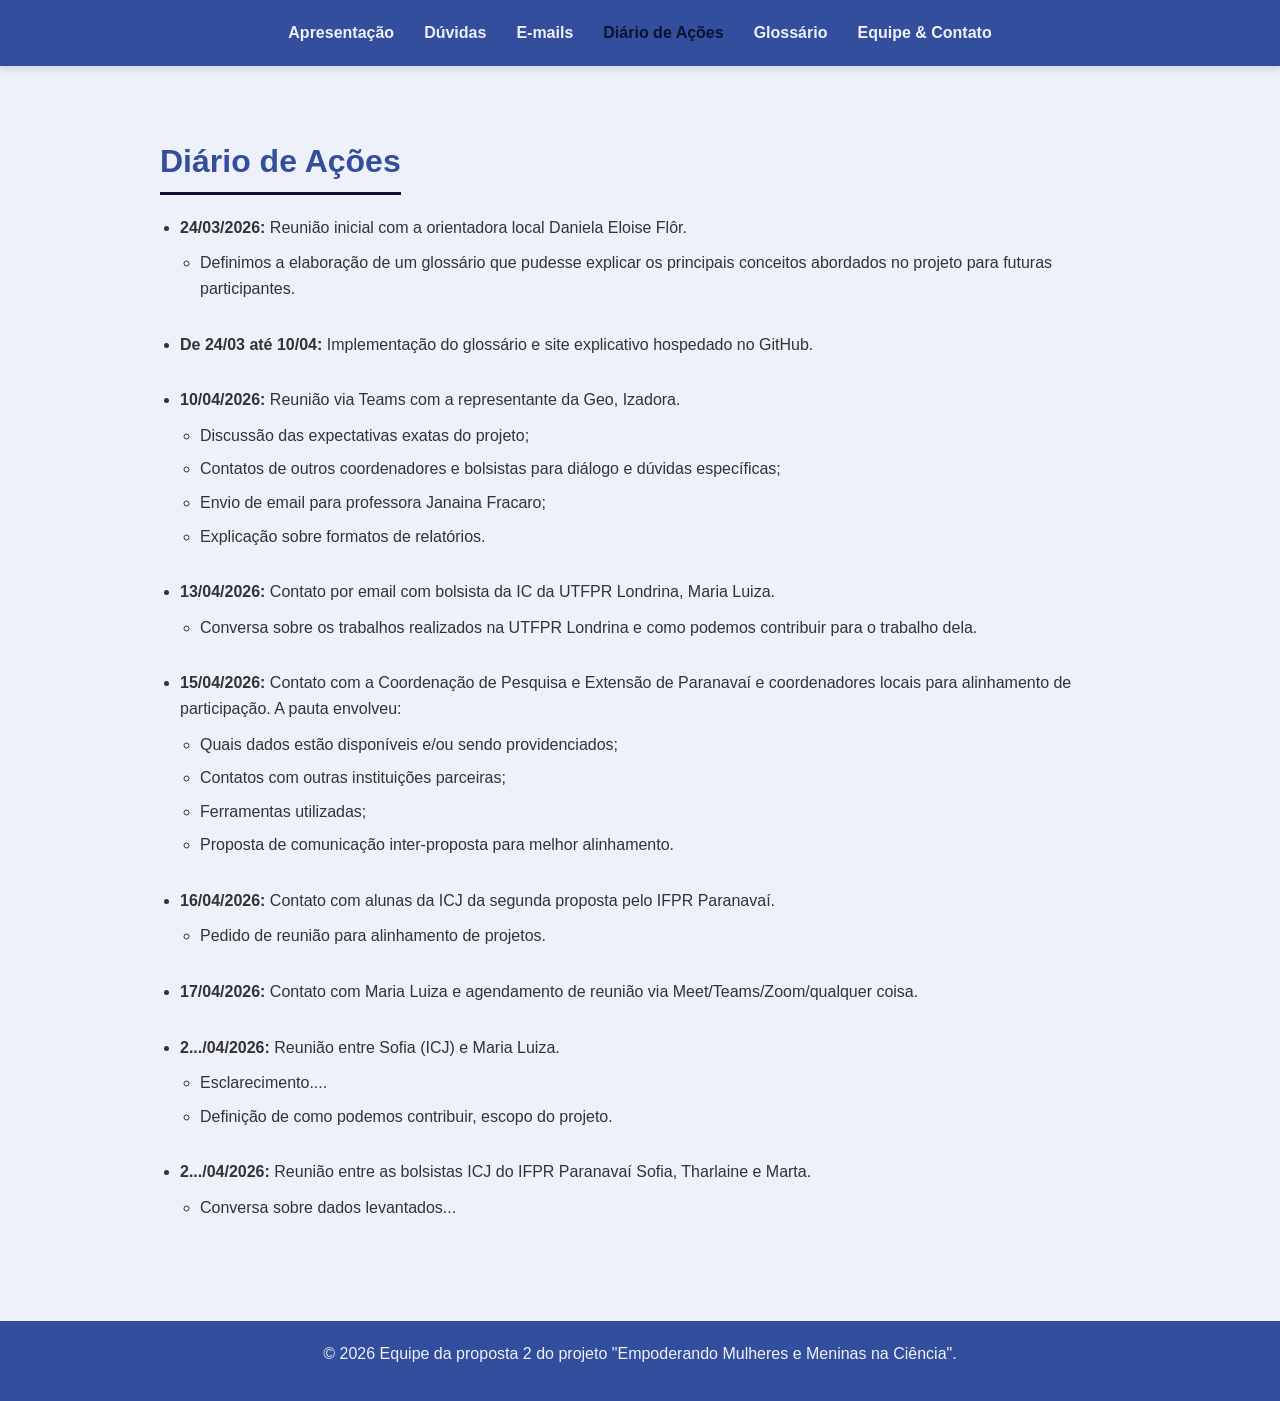
==== diario.html @ b11a2adb "Estilo e html iniciais" ====
<!DOCTYPE html>
<html>
<head>
    <meta charset="UTF-8">
    <meta name="viewport" content="width=device-width, initial-scale=1.0">
    <title>Diário</title>
    <link rel="stylesheet" href="style.css">
</head>
<body>
    <header>
        <nav>
            <a href="index.html">Apresentação</a>
            <a href="duvidas.html">Dúvidas</a>
            <a href="emails.html">E-mails</a>
            <a href="diario.html" class="ativo">Diário de Ações</a>
            <a href="glossario.html">Glossário</a>
            <a href="equipe.html">Equipe & Contato</a>
        </nav>
    </header>

    <main>
        <h1>Diário de Ações</h1>
        <ul>
            <li><strong>24/03/2026:</strong> Reunião inicial com a orientadora local Daniela Eloise Flôr.
                <ul>
                    <li>Definimos a elaboração de um glossário que pudesse explicar os principais conceitos abordados no projeto para futuras participantes.</li>
                </ul>
            </li>
            
            <li><strong>De 24/03 até 10/04:</strong> Implementação do glossário e site explicativo hospedado no GitHub.</li>
            
            <li><strong>10/04/2026:</strong> Reunião via Teams com a representante da Geo, Izadora.
                <ul>
                    <li>Discussão das expectativas exatas do projeto;</li>
                    <li>Contatos de outros coordenadores e bolsistas para diálogo e dúvidas específicas;</li>
                    <li>Envio de email para professora Janaina Fracaro;</li>
                    <li>Explicação sobre formatos de relatórios.</li>
                </ul>
            </li>
            
            <li><strong>13/04/2026:</strong> Contato por email com bolsista da IC da UTFPR Londrina, Maria Luiza.
                <ul>
                    <li>Conversa sobre os trabalhos realizados na UTFPR Londrina e como podemos contribuir para o trabalho dela.</li>
                </ul>
            </li>
            
            <li><strong>15/04/2026:</strong> Contato com a Coordenação de Pesquisa e Extensão de Paranavaí e coordenadores locais para alinhamento de participação. A pauta envolveu:
                <ul>
                    <li>Quais dados estão disponíveis e/ou sendo providenciados;</li>
                    <li>Contatos com outras instituições parceiras;</li>
                    <li>Ferramentas utilizadas;</li>
                    <li>Proposta de comunicação inter-proposta para melhor alinhamento.</li>
                </ul>
            </li>
            
            <li><strong>16/04/2026:</strong> Contato com alunas da ICJ da segunda proposta pelo IFPR Paranavaí.
                <ul>
                    <li>Pedido de reunião para alinhamento de projetos.</li>
                </ul>
            </li>
            
            <li><strong>17/04/2026:</strong> Contato com Maria Luiza e agendamento de reunião via Meet/Teams/Zoom/qualquer coisa.</li>
            
            <li><strong>2.../04/2026:</strong> Reunião entre Sofia (ICJ) e Maria Luiza.
                <ul>
                    <li>Esclarecimento....</li>
                    <li>Definição de como podemos contribuir, escopo do projeto.</li>
                </ul>
            </li>
            
            <li><strong>2.../04/2026:</strong> Reunião entre as bolsistas ICJ do IFPR Paranavaí Sofia, Tharlaine e Marta.
                <ul>
                    <li>Conversa sobre dados levantados...</li>
                </ul>
            </li>
        </ul>
    </main>
    
    <footer>
        <p>&copy; 2026 Equipe da proposta 2 do projeto "Empoderando Mulheres e Meninas na Ciência".</p>
    </footer>
</body>
</html>
---- style.css ----
/* Paleta de Cores Geo biogás & carbon */
:root {
    --bio-green: #09132f; 
    --tema-azul: #334E9D; 
    --light-bg: #eef0fa; 
    --text-color: #333333;
}

* {
    margin: 0;
    padding: 0;
    box-sizing: border-box;
    font-family: 'Segoe UI', Tahoma, Geneva, Verdana, sans-serif;
}

body {
    background-color: var(--light-bg);
    color: var(--text-color);
    line-height: 1.6;
    display: flex;
    flex-direction: column;
    min-height: 100vh;
}

/* Barra de Navegação */
header {
    background-color: var(--tema-azul);
    width: 100%;
    box-shadow: 0 4px 6px rgba(0,0,0,0.1);
}

nav {
    display: flex;
    justify-content: center;
    padding: 15px 0;
    flex-wrap: wrap;
}

nav a {
    color: var(--light-bg);
    text-decoration: none;
    margin: 5px 15px;
    font-weight: 600;
    transition: color 0.3s ease;
}

nav a:hover, nav a.ativo {
    color: var(--bio-green);
}

/* Estrutura Principal */
main {
    flex: 1;
    padding: 40px 20px;
    max-width: 1000px;
    width: 100%;
    margin: 0 auto;
    background-color: var(--light-bg);
    margin-top: 30px;
    margin-bottom: 30px;
}

h1, h2 {
    color: var(--tema-azul);
    margin-bottom: 20px;
    border-bottom: 3px solid var(--bio-green);
    display: inline-block;
    padding-bottom: 5px;
}

h3, h4 {
    color: var(--tema-azul);
    margin-top: 15px;
}

p, ul, li {
    margin-bottom: 15px;
}

ul {
    padding-left: 20px;
}

/* Cards para organizar conteúdo */
.card {
    margin-bottom: 20px;
}

.glossary-term {
    font-weight: bold;
    color: var(--tema-azul);
}

/* Rodapé */
footer {
    background-color: var(--tema-azul);
    color: var(--light-bg);
    text-align: center;
    padding: 20px 0;
    margin-top: auto;
}

/* Espaçamento principal entre as datas (primeiro nível da lista) */
main ul > li {
    margin-bottom: 30px; 
}

/* Espaço entre a data e o começo da lista de ações */
main ul ul {
    margin-top: 10px; 
}

/* Espaçamento reduzido entre as ações dentro de uma mesma data */
main ul ul > li {
    margin-bottom: 8px; 
}

ol {
    padding-left: 40px; /* Empurra números (ol) para a direita */
}

/* Layout de duas colunas para a página de Equipe */
.equipe-colunas {
    display: grid;
    grid-template-columns: 1fr 1fr; /* Divide a tela em duas partes exatamente iguais */
    gap: 40px; /* Cria um respiro bem confortável entre a sua coluna e a da Daniela */
    margin-top: 20px;
    margin-bottom: 30px;
}

/* Ajuste nos espaçamentos internos para ficar elegante */
.membro-equipe h3 {
    margin-bottom: 5px; /* Deixa o nome mais próximo do cargo e descrição */
}

/* Regra de Ouro: Responsividade para Celulares */
@media (max-width: 768px) {
    .equipe-colunas {
        grid-template-columns: 1fr; /* Se a tela for pequena, fica uma pessoa embaixo da outra */
        gap: 25px;
    }
}
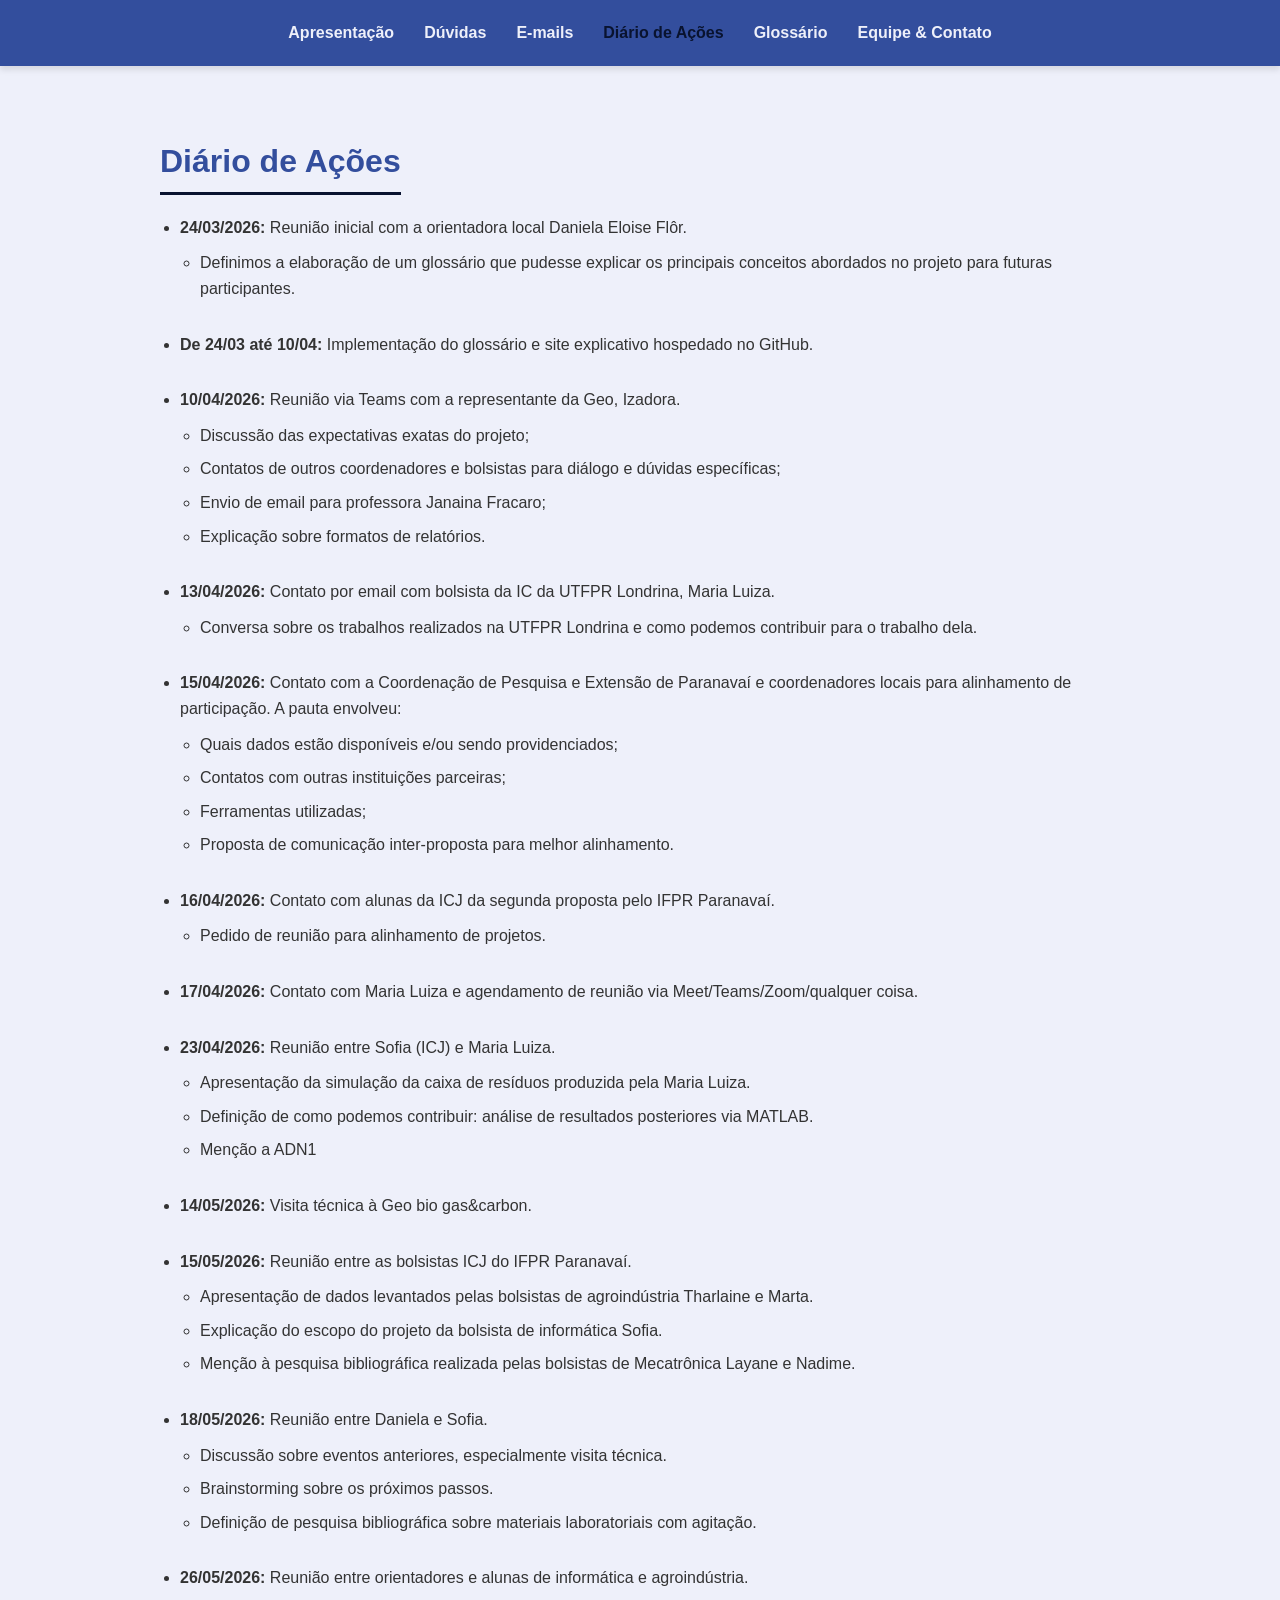
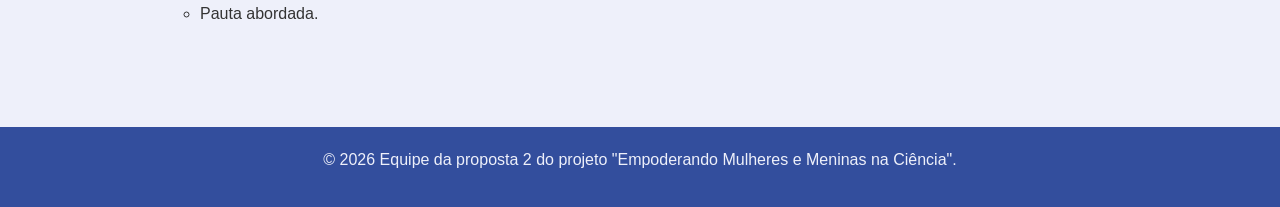
==== commit 723672a6: "Atualizacao do diario.html" ====
--- a/diario.html
+++ b/diario.html
@@ -61,16 +61,35 @@
             
             <li><strong>17/04/2026:</strong> Contato com Maria Luiza e agendamento de reunião via Meet/Teams/Zoom/qualquer coisa.</li>
             
-            <li><strong>2.../04/2026:</strong> Reunião entre Sofia (ICJ) e Maria Luiza.
+            <li><strong>23/04/2026:</strong> Reunião entre Sofia (ICJ) e Maria Luiza.
                 <ul>
-                    <li>Esclarecimento....</li>
-                    <li>Definição de como podemos contribuir, escopo do projeto.</li>
+                    <li>Apresentação da simulação da caixa de resíduos produzida pela Maria Luiza.</li>
+                    <li>Definição de como podemos contribuir: análise de resultados posteriores via MATLAB.</li>
+                    <li>Menção a ADN1</li>
                 </ul>
             </li>
+
+            <li><strong>14/05/2026:</strong> Visita técnica à Geo bio gas&carbon.</li>
             
-            <li><strong>2.../04/2026:</strong> Reunião entre as bolsistas ICJ do IFPR Paranavaí Sofia, Tharlaine e Marta.
+            <li><strong>15/05/2026:</strong> Reunião entre as bolsistas ICJ do IFPR Paranavaí.
                 <ul>
-                    <li>Conversa sobre dados levantados...</li>
+                    <li>Apresentação de dados levantados pelas bolsistas de agroindústria Tharlaine e Marta.</li>
+                    <li>Explicação do escopo do projeto da bolsista de informática Sofia.</li>
+                    <li>Menção à pesquisa bibliográfica realizada pelas bolsistas de Mecatrônica Layane e Nadime.</li>
+                </ul>
+            </li>
+
+            <li><strong>18/05/2026:</strong> Reunião entre Daniela e Sofia.
+                <ul>
+                    <li>Discussão sobre eventos anteriores, especialmente visita técnica.</li>
+                    <li>Brainstorming sobre os próximos passos.</li>
+                    <li>Definição de pesquisa bibliográfica sobre materiais laboratoriais com agitação.</li>
+                </ul>
+            </li>
+
+            <li><strong>26/05/2026:</strong> Reunião entre orientadores e alunas de informática e agroindústria.
+                <ul>
+                    <li>Pauta abordada.</li>
                 </ul>
             </li>
         </ul>
@@ -80,4 +99,4 @@
         <p>&copy; 2026 Equipe da proposta 2 do projeto "Empoderando Mulheres e Meninas na Ciência".</p>
     </footer>
 </body>
-</html>+</html>
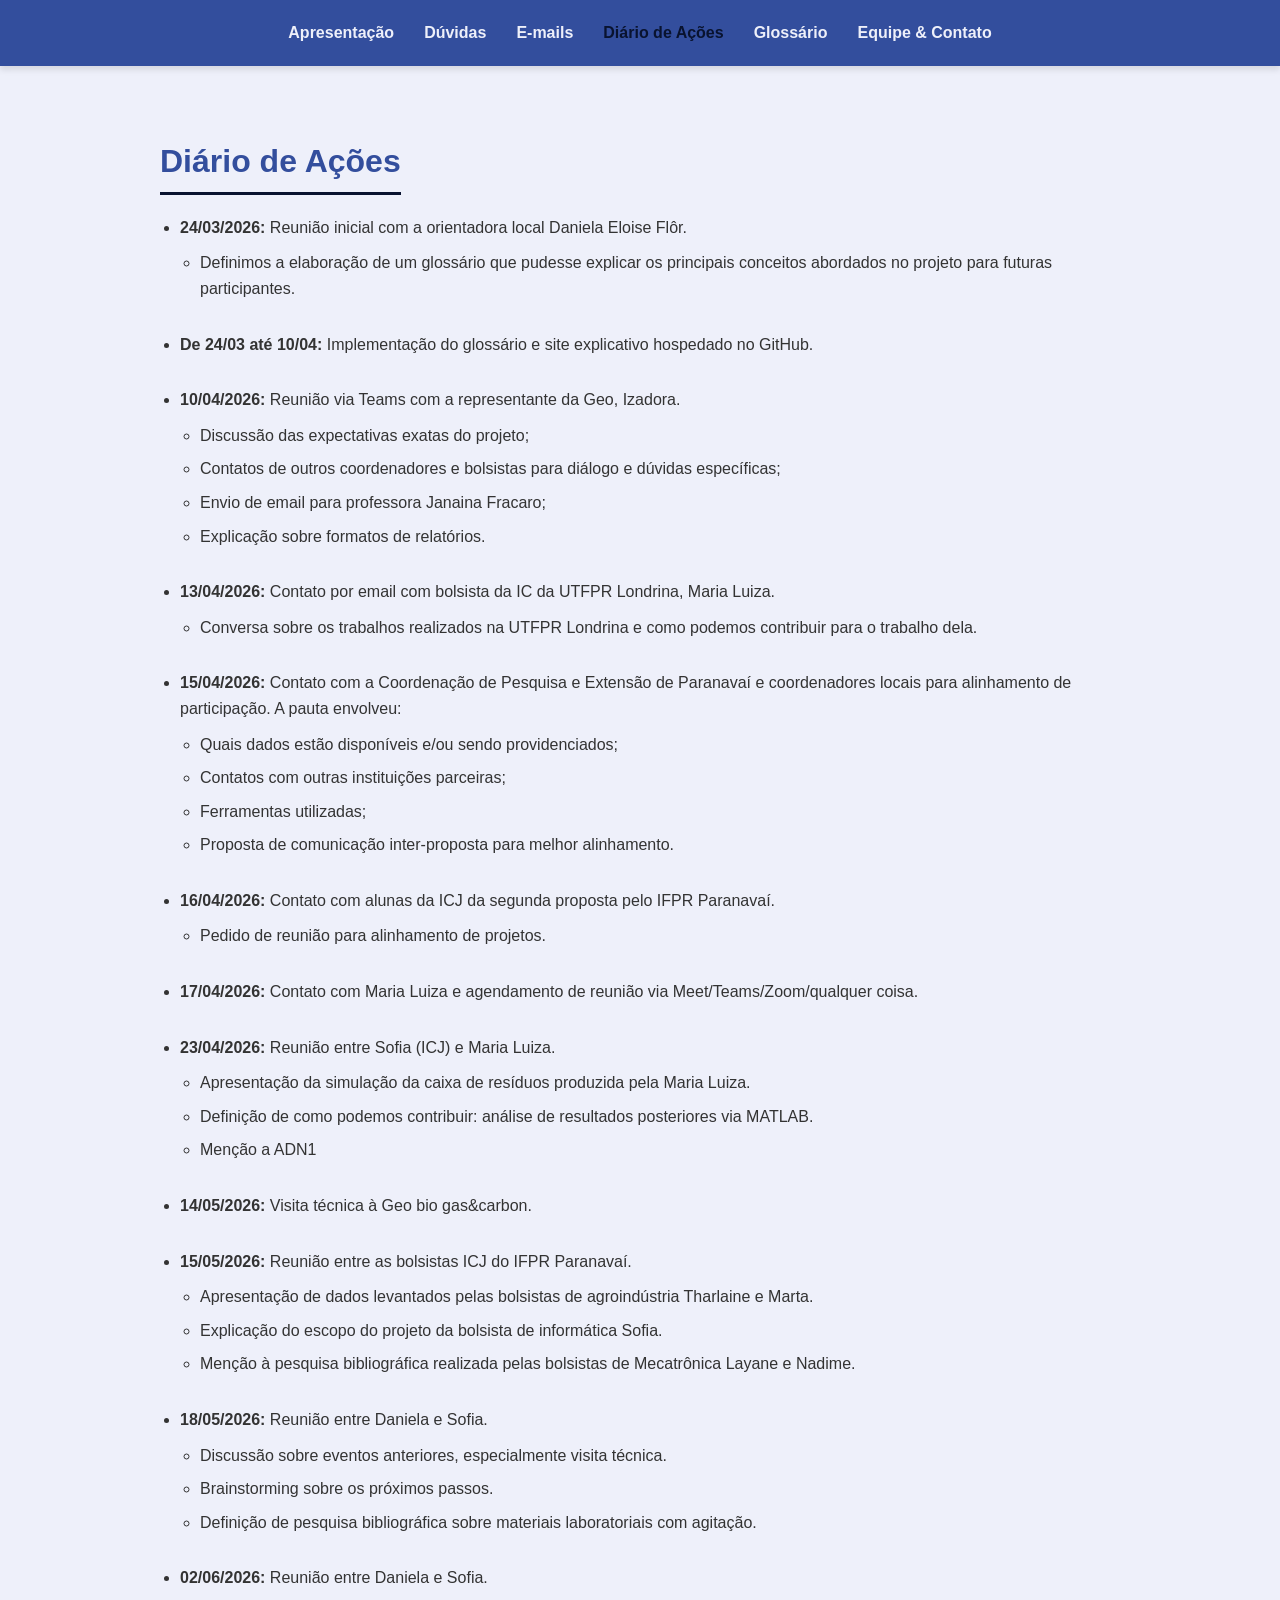
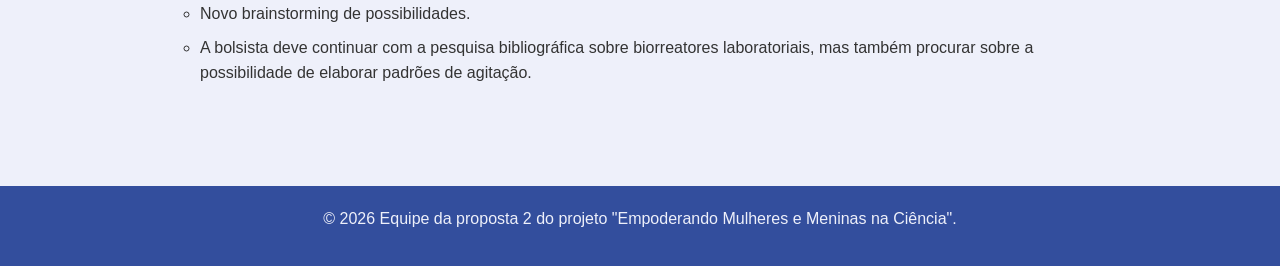
==== commit ebc5a8be: "Atualizacao diario.html reuniao02-06" ====
--- a/diario.html
+++ b/diario.html
@@ -87,9 +87,10 @@
                 </ul>
             </li>
 
-            <li><strong>26/05/2026:</strong> Reunião entre orientadores e alunas de informática e agroindústria.
+            <li><strong>02/06/2026:</strong> Reunião entre Daniela e Sofia.
                 <ul>
-                    <li>Pauta abordada.</li>
+                    <li>Novo brainstorming de possibilidades.</li>
+                    <li>A bolsista deve continuar com a pesquisa bibliográfica sobre biorreatores laboratoriais, mas também procurar sobre a possibilidade de elaborar padrões de agitação.</li>
                 </ul>
             </li>
         </ul>
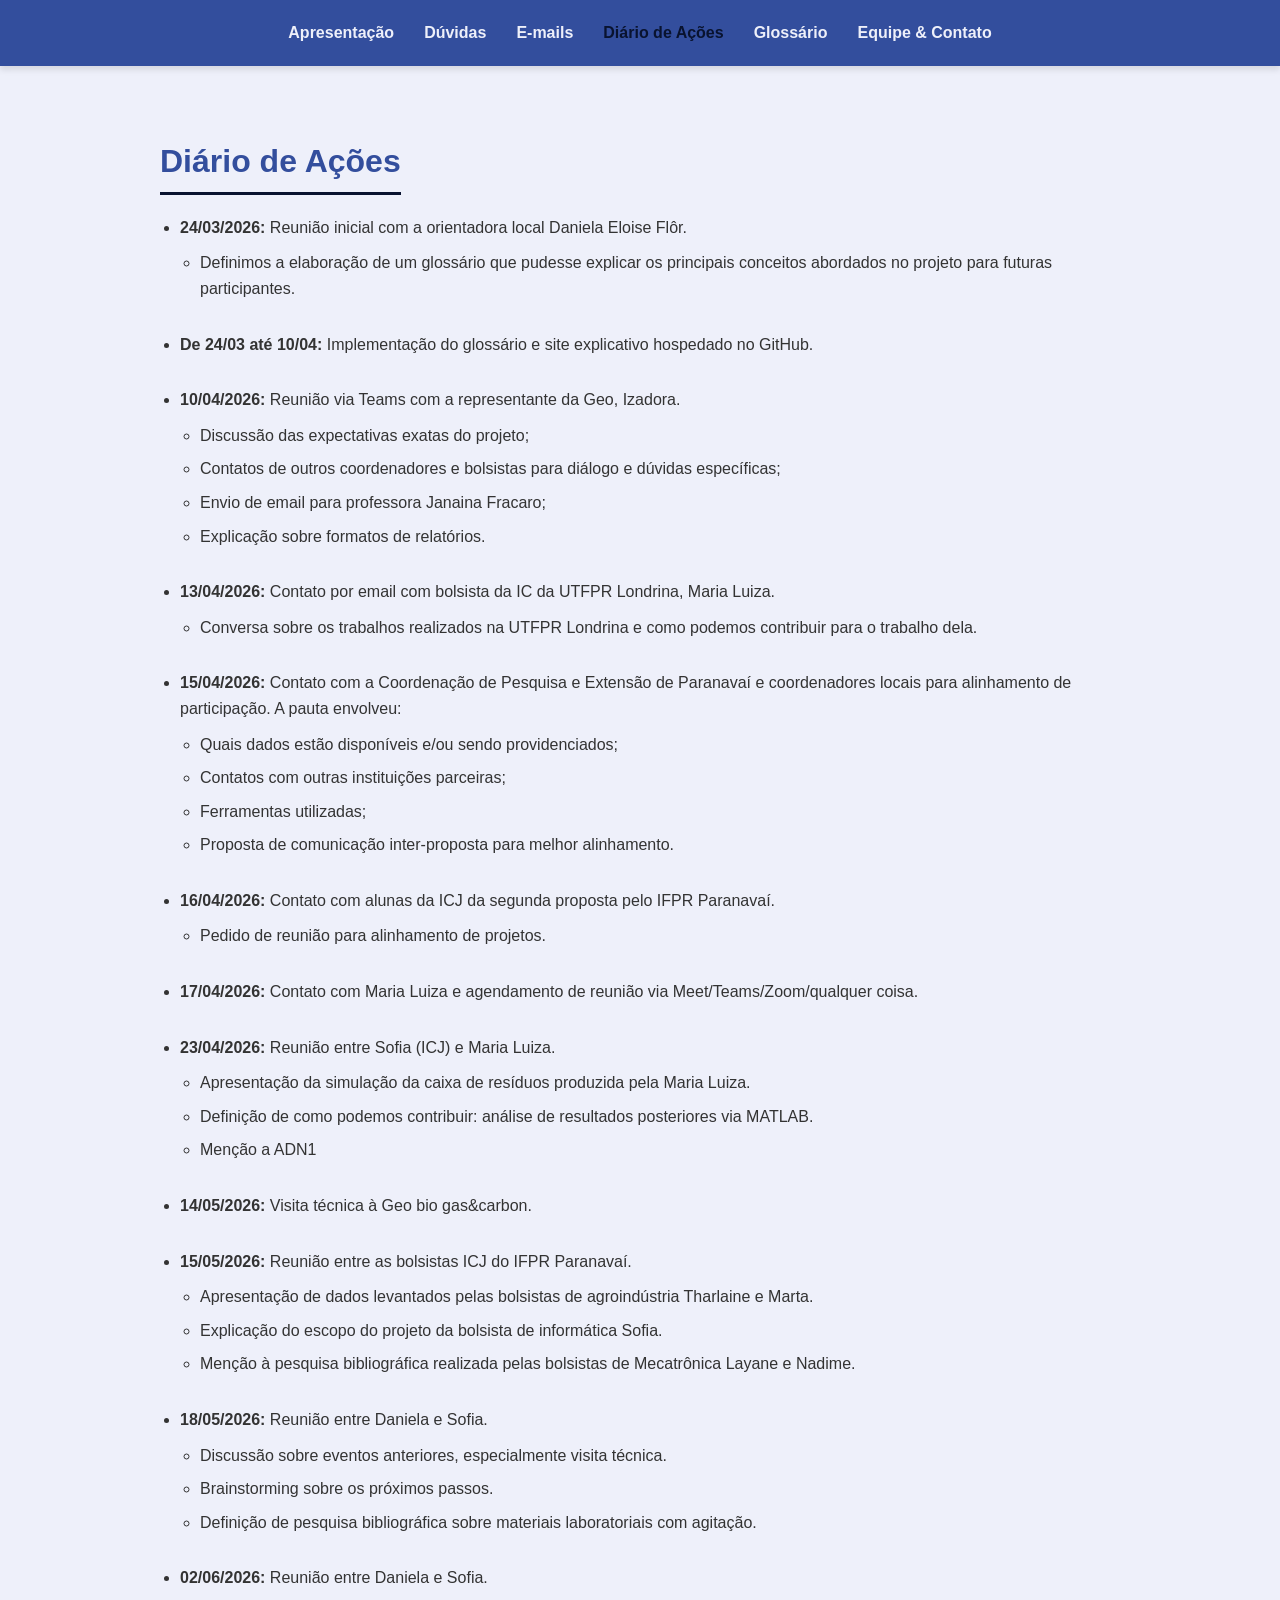
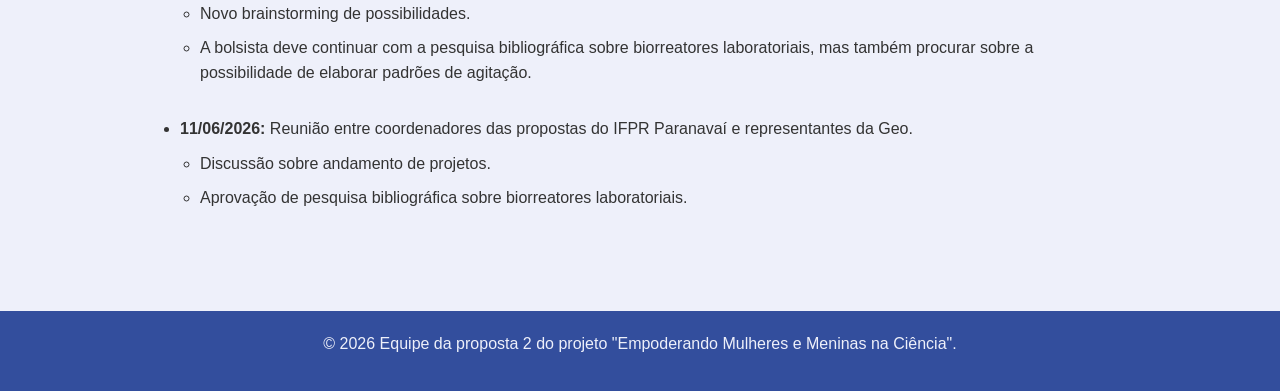
==== commit c45c6719: "Update diario.html" ====
--- a/diario.html
+++ b/diario.html
@@ -93,6 +93,13 @@
                     <li>A bolsista deve continuar com a pesquisa bibliográfica sobre biorreatores laboratoriais, mas também procurar sobre a possibilidade de elaborar padrões de agitação.</li>
                 </ul>
             </li>
+            
+            <li><strong>11/06/2026:</strong> Reunião entre coordenadores das propostas do IFPR Paranavaí e representantes da Geo.
+                <ul>
+                    <li>Discussão sobre andamento de projetos.</li>
+                    <li>Aprovação de pesquisa bibliográfica sobre biorreatores laboratoriais.</li>
+                </ul>
+            </li>
         </ul>
     </main>
     
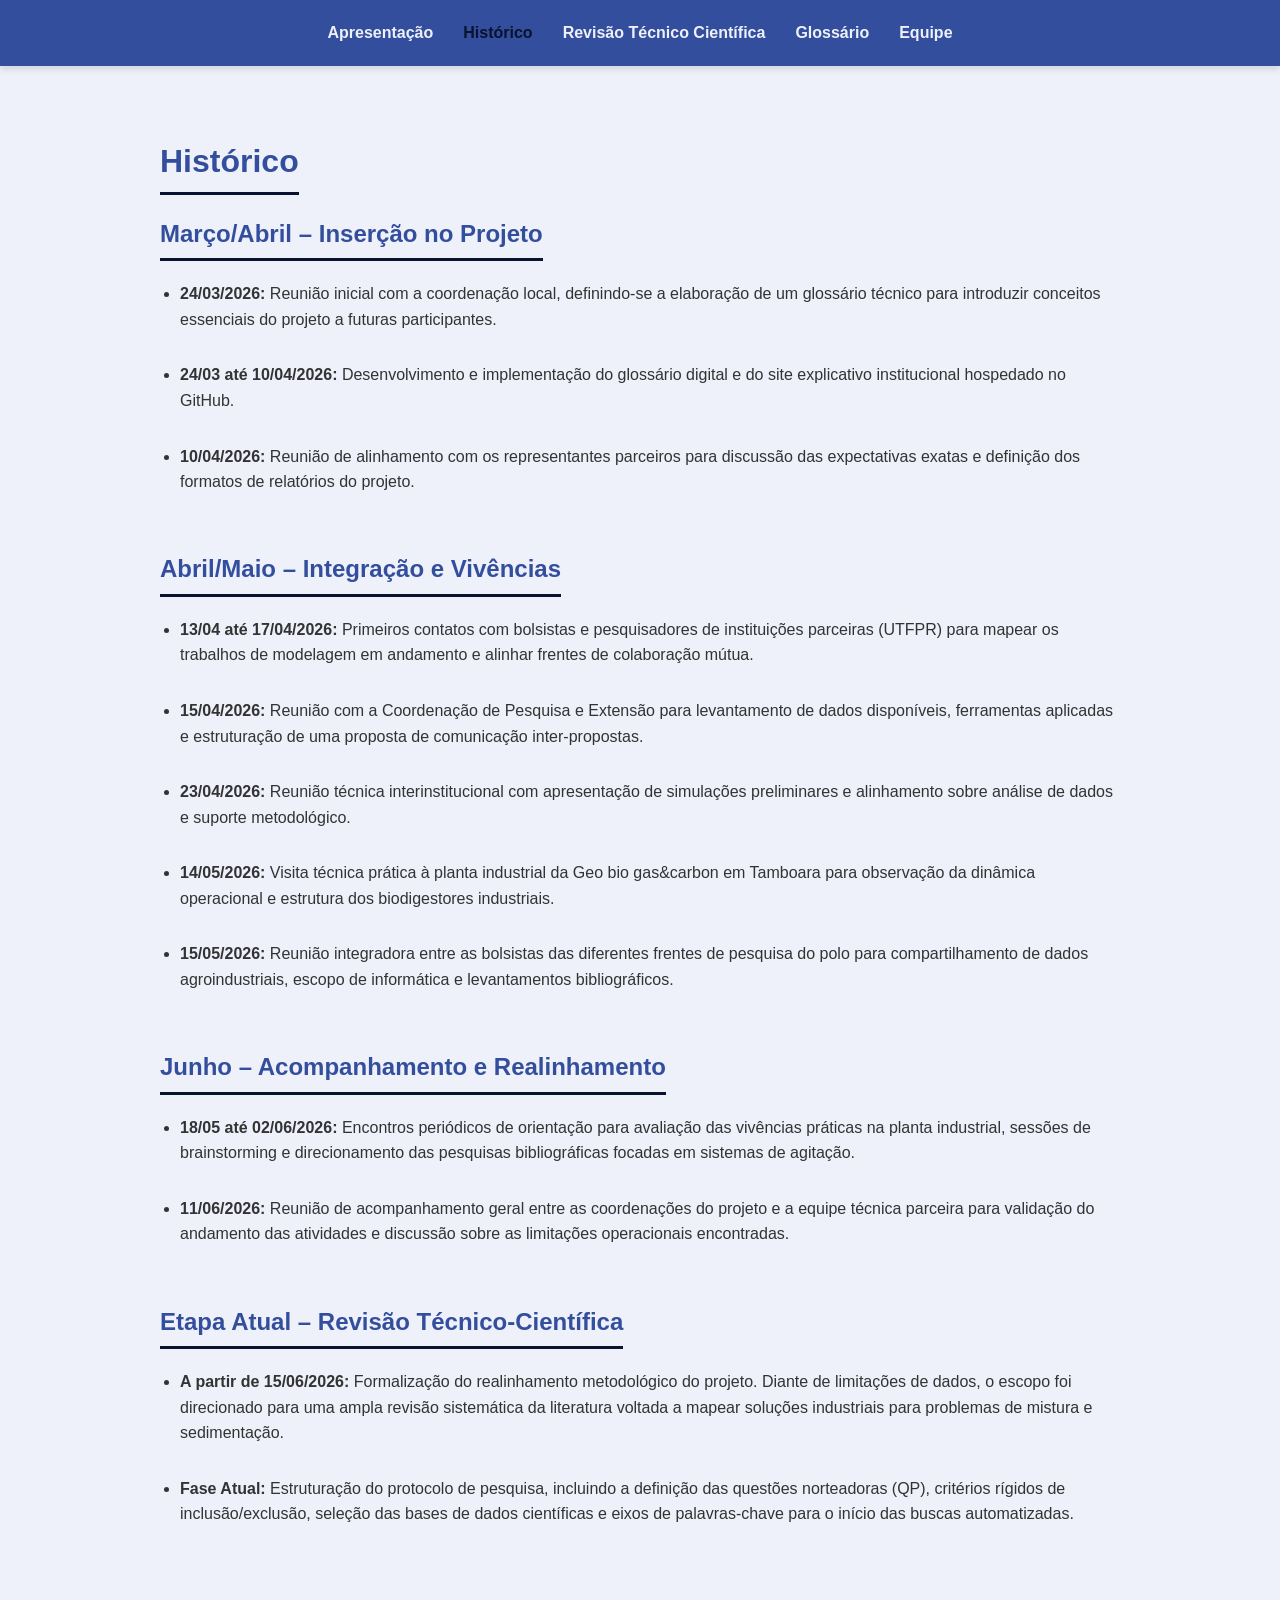
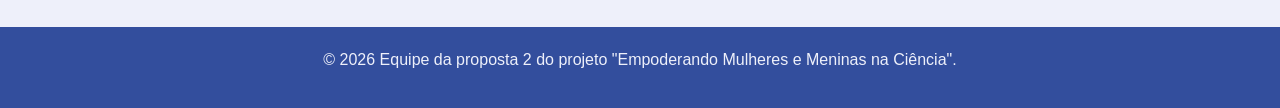
==== commit 56d21ad5: "Update diario.html" ====
--- a/diario.html
+++ b/diario.html
@@ -3,103 +3,53 @@
 <head>
     <meta charset="UTF-8">
     <meta name="viewport" content="width=device-width, initial-scale=1.0">
-    <title>Diário</title>
+    <title>Histórico</title>
     <link rel="stylesheet" href="style.css">
 </head>
 <body>
     <header>
         <nav>
             <a href="index.html">Apresentação</a>
-            <a href="duvidas.html">Dúvidas</a>
-            <a href="emails.html">E-mails</a>
-            <a href="diario.html" class="ativo">Diário de Ações</a>
+            <a href="diario.html" class="ativo">Histórico</a>
+            <a href="revisao.html">Revisão Técnico Científica</a>
             <a href="glossario.html">Glossário</a>
-            <a href="equipe.html">Equipe & Contato</a>
+            <a href="equipe.html">Equipe</a>
         </nav>
     </header>
 
     <main>
-        <h1>Diário de Ações</h1>
+        <h1>Histórico</h1>
+    
+        <br>
+        <h2>Março/Abril – Inserção no Projeto</h2>
         <ul>
-            <li><strong>24/03/2026:</strong> Reunião inicial com a orientadora local Daniela Eloise Flôr.
-                <ul>
-                    <li>Definimos a elaboração de um glossário que pudesse explicar os principais conceitos abordados no projeto para futuras participantes.</li>
-                </ul>
-            </li>
-            
-            <li><strong>De 24/03 até 10/04:</strong> Implementação do glossário e site explicativo hospedado no GitHub.</li>
-            
-            <li><strong>10/04/2026:</strong> Reunião via Teams com a representante da Geo, Izadora.
-                <ul>
-                    <li>Discussão das expectativas exatas do projeto;</li>
-                    <li>Contatos de outros coordenadores e bolsistas para diálogo e dúvidas específicas;</li>
-                    <li>Envio de email para professora Janaina Fracaro;</li>
-                    <li>Explicação sobre formatos de relatórios.</li>
-                </ul>
-            </li>
-            
-            <li><strong>13/04/2026:</strong> Contato por email com bolsista da IC da UTFPR Londrina, Maria Luiza.
-                <ul>
-                    <li>Conversa sobre os trabalhos realizados na UTFPR Londrina e como podemos contribuir para o trabalho dela.</li>
-                </ul>
-            </li>
-            
-            <li><strong>15/04/2026:</strong> Contato com a Coordenação de Pesquisa e Extensão de Paranavaí e coordenadores locais para alinhamento de participação. A pauta envolveu:
-                <ul>
-                    <li>Quais dados estão disponíveis e/ou sendo providenciados;</li>
-                    <li>Contatos com outras instituições parceiras;</li>
-                    <li>Ferramentas utilizadas;</li>
-                    <li>Proposta de comunicação inter-proposta para melhor alinhamento.</li>
-                </ul>
-            </li>
-            
-            <li><strong>16/04/2026:</strong> Contato com alunas da ICJ da segunda proposta pelo IFPR Paranavaí.
-                <ul>
-                    <li>Pedido de reunião para alinhamento de projetos.</li>
-                </ul>
-            </li>
-            
-            <li><strong>17/04/2026:</strong> Contato com Maria Luiza e agendamento de reunião via Meet/Teams/Zoom/qualquer coisa.</li>
-            
-            <li><strong>23/04/2026:</strong> Reunião entre Sofia (ICJ) e Maria Luiza.
-                <ul>
-                    <li>Apresentação da simulação da caixa de resíduos produzida pela Maria Luiza.</li>
-                    <li>Definição de como podemos contribuir: análise de resultados posteriores via MATLAB.</li>
-                    <li>Menção a ADN1</li>
-                </ul>
-            </li>
-
-            <li><strong>14/05/2026:</strong> Visita técnica à Geo bio gas&carbon.</li>
-            
-            <li><strong>15/05/2026:</strong> Reunião entre as bolsistas ICJ do IFPR Paranavaí.
-                <ul>
-                    <li>Apresentação de dados levantados pelas bolsistas de agroindústria Tharlaine e Marta.</li>
-                    <li>Explicação do escopo do projeto da bolsista de informática Sofia.</li>
-                    <li>Menção à pesquisa bibliográfica realizada pelas bolsistas de Mecatrônica Layane e Nadime.</li>
-                </ul>
-            </li>
-
-            <li><strong>18/05/2026:</strong> Reunião entre Daniela e Sofia.
-                <ul>
-                    <li>Discussão sobre eventos anteriores, especialmente visita técnica.</li>
-                    <li>Brainstorming sobre os próximos passos.</li>
-                    <li>Definição de pesquisa bibliográfica sobre materiais laboratoriais com agitação.</li>
-                </ul>
-            </li>
-
-            <li><strong>02/06/2026:</strong> Reunião entre Daniela e Sofia.
-                <ul>
-                    <li>Novo brainstorming de possibilidades.</li>
-                    <li>A bolsista deve continuar com a pesquisa bibliográfica sobre biorreatores laboratoriais, mas também procurar sobre a possibilidade de elaborar padrões de agitação.</li>
-                </ul>
-            </li>
-            
-            <li><strong>11/06/2026:</strong> Reunião entre coordenadores das propostas do IFPR Paranavaí e representantes da Geo.
-                <ul>
-                    <li>Discussão sobre andamento de projetos.</li>
-                    <li>Aprovação de pesquisa bibliográfica sobre biorreatores laboratoriais.</li>
-                </ul>
-            </li>
+            <li><strong>24/03/2026:</strong> Reunião inicial com a coordenação local, definindo-se a elaboração de um glossário técnico para introduzir conceitos essenciais do projeto a futuras participantes.</li>
+            <li><strong>24/03 até 10/04/2026:</strong> Desenvolvimento e implementação do glossário digital e do site explicativo institucional hospedado no GitHub.</li>
+            <li><strong>10/04/2026:</strong> Reunião de alinhamento com os representantes parceiros para discussão das expectativas exatas e definição dos formatos de relatórios do projeto.</li>
+        </ul>
+    
+        <br>
+        <h2>Abril/Maio – Integração e Vivências</h2>
+        <ul>
+            <li><strong>13/04 até 17/04/2026:</strong> Primeiros contatos com bolsistas e pesquisadores de instituições parceiras (UTFPR) para mapear os trabalhos de modelagem em andamento e alinhar frentes de colaboração mútua.</li>
+            <li><strong>15/04/2026:</strong> Reunião com a Coordenação de Pesquisa e Extensão para levantamento de dados disponíveis, ferramentas aplicadas e estruturação de uma proposta de comunicação inter-propostas.</li>
+            <li><strong>23/04/2026:</strong> Reunião técnica interinstitucional com apresentação de simulações preliminares e alinhamento sobre análise de dados e suporte metodológico.</li>
+            <li><strong>14/05/2026:</strong> Visita técnica prática à planta industrial da Geo bio gas&carbon em Tamboara para observação da dinâmica operacional e estrutura dos biodigestores industriais.</li>
+            <li><strong>15/05/2026:</strong> Reunião integradora entre as bolsistas das diferentes frentes de pesquisa do polo para compartilhamento de dados agroindustriais, escopo de informática e levantamentos bibliográficos.</li>
+        </ul>
+    
+        <br>
+        <h2>Junho – Acompanhamento e Realinhamento</h2>
+        <ul>
+            <li><strong>18/05 até 02/06/2026:</strong> Encontros periódicos de orientação para avaliação das vivências práticas na planta industrial, sessões de brainstorming e direcionamento das pesquisas bibliográficas focadas em sistemas de agitação.</li>
+            <li><strong>11/06/2026:</strong> Reunião de acompanhamento geral entre as coordenações do projeto e a equipe técnica parceira para validação do andamento das atividades e discussão sobre as limitações operacionais encontradas.</li>
+        </ul>
+    
+        <br>
+        <h2>Etapa Atual – Revisão Técnico-Científica</h2>
+        <ul>
+            <li><strong>A partir de 15/06/2026:</strong> Formalização do realinhamento metodológico do projeto. Diante de limitações de dados, o escopo foi direcionado para uma ampla revisão sistemática da literatura voltada a mapear soluções industriais para problemas de mistura e sedimentação.</li>
+            <li><strong>Fase Atual:</strong> Estruturação do protocolo de pesquisa, incluindo a definição das questões norteadoras (QP), critérios rígidos de inclusão/exclusão, seleção das bases de dados científicas e eixos de palavras-chave para o início das buscas automatizadas.</li>
         </ul>
     </main>
     
